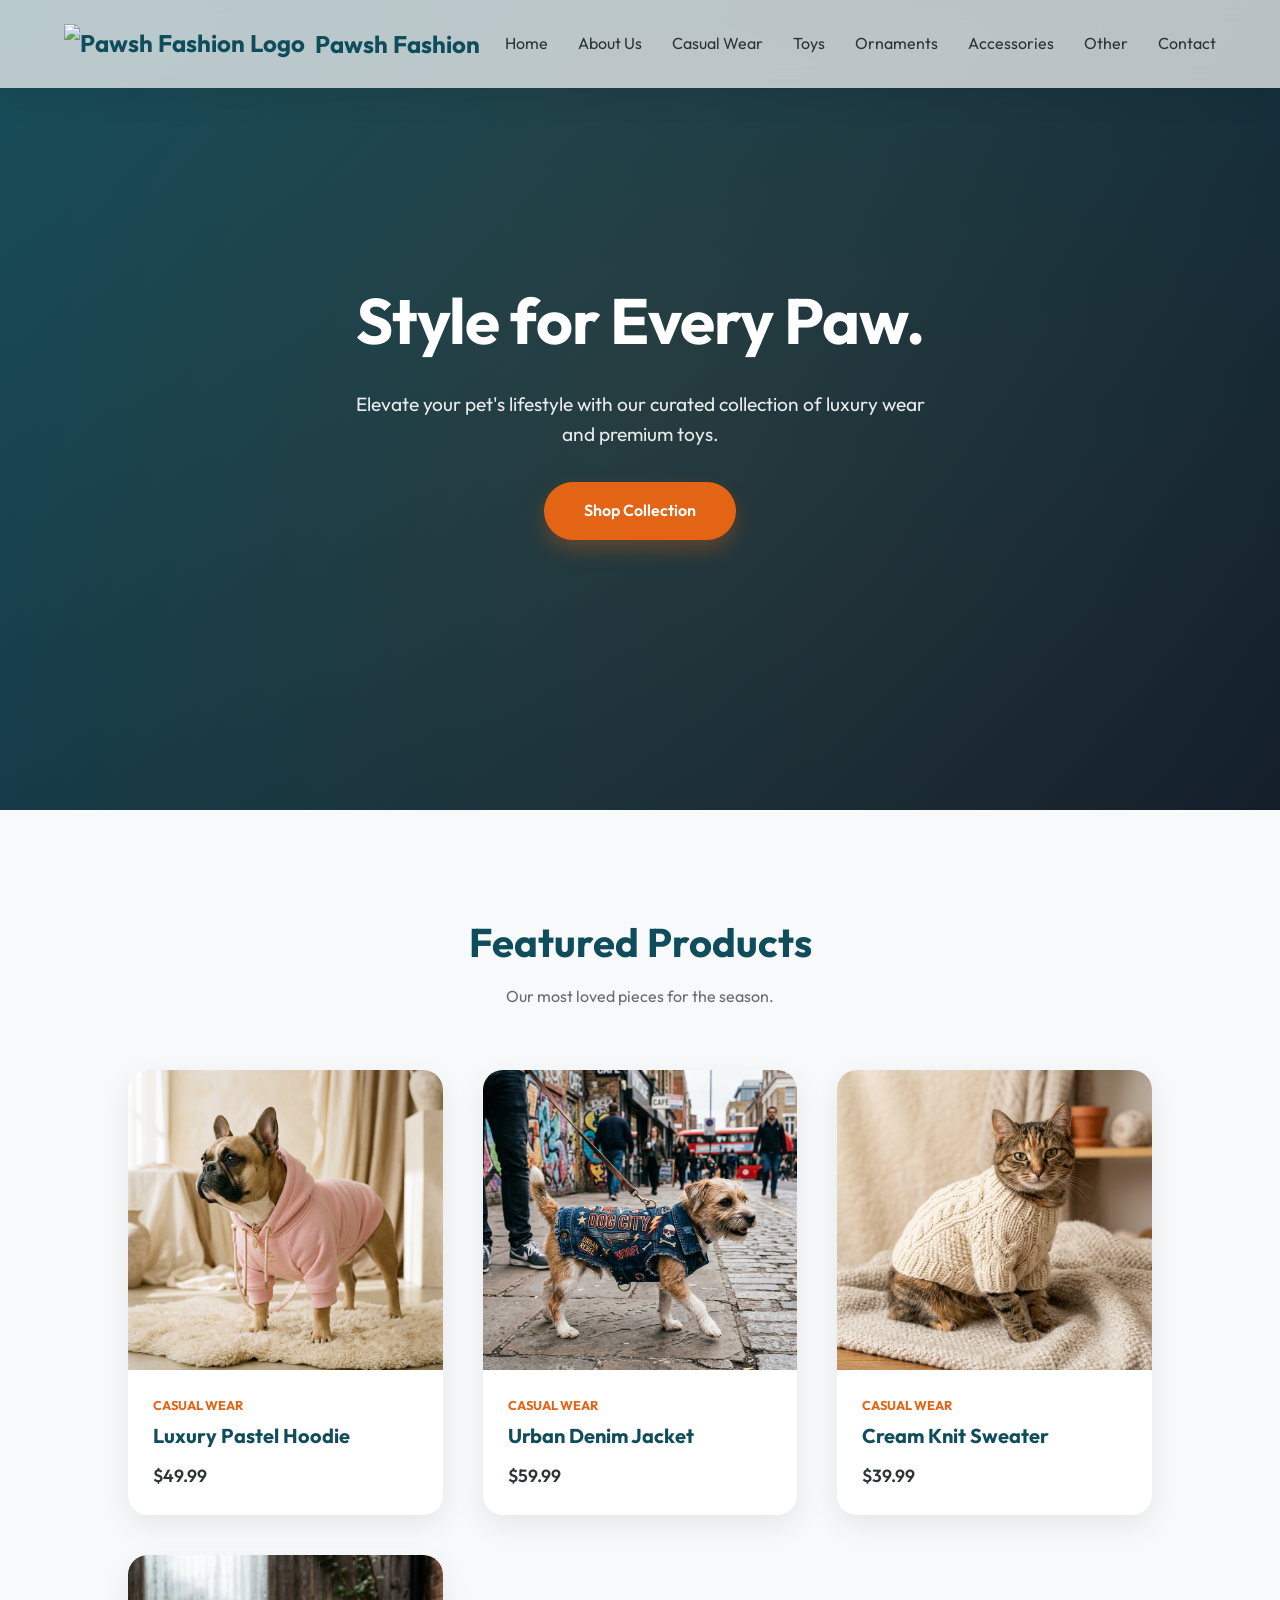
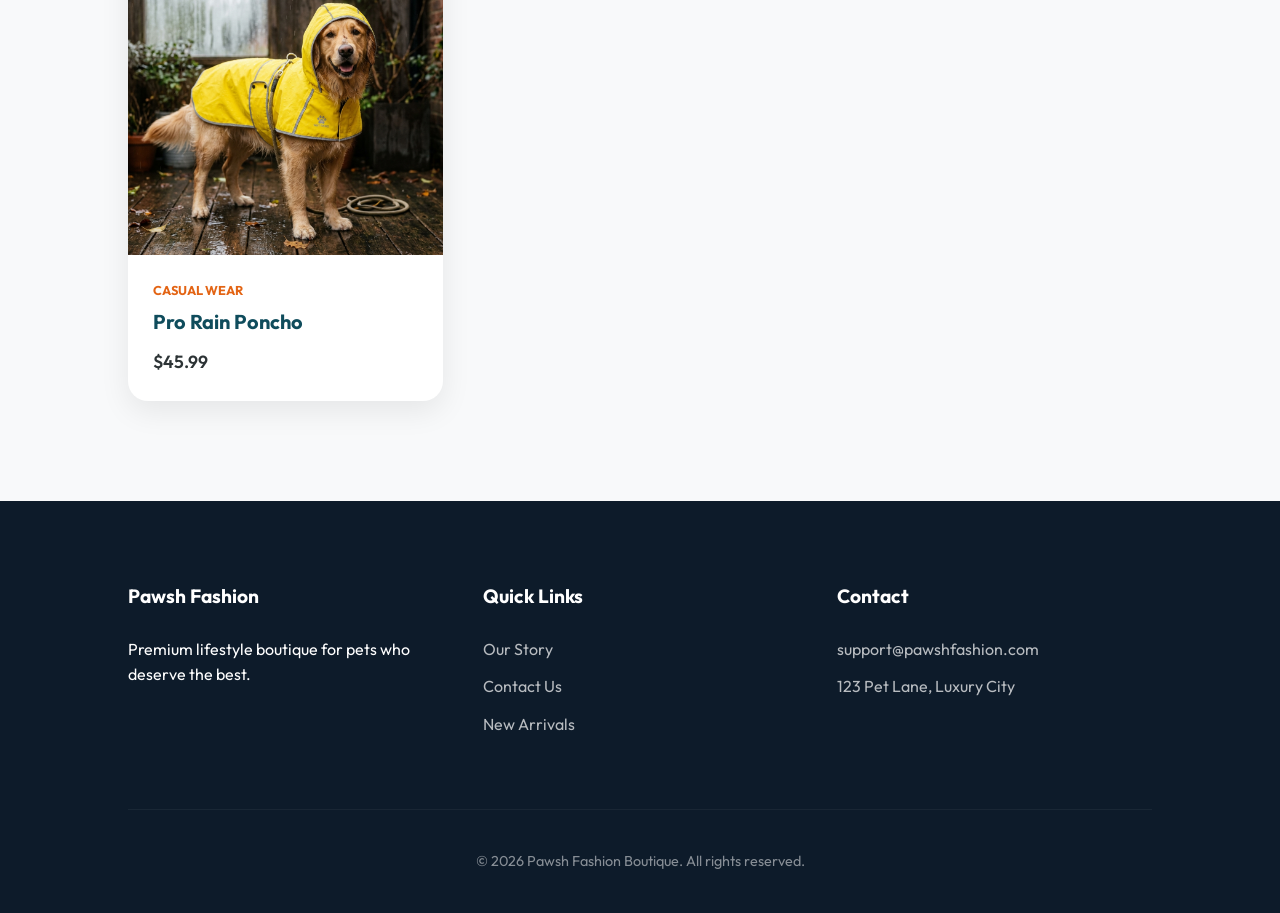
==== index.html @ 4305b3ae "Add files via upload" ====
<!DOCTYPE html>
<html lang="en">
<head>
    <meta charset="UTF-8">
    <meta name="viewport" content="width=device-width, initial-scale=1.0">
    <title>Pawsh Fashion | Premium Pet Boutique</title>
    <meta name="description" content="Discover premium pet clothing, toys, and accessories at Pawsh Fashion. High-end style for your furry friends.">
    <link rel="stylesheet" href="css/style.css">
</head>
<body class="home">
    <nav>
        <div class="logo">
            <img src="assets/logo.png" alt="Pawsh Fashion Logo">
            <span>Pawsh Fashion</span>
        </div>
        <ul class="nav-links">
            <li><a href="index.html">Home</a></li>
            <li><a href="about.html">About Us</a></li>
            <li><a href="casual-wear.html">Casual Wear</a></li>
            <li><a href="toys.html">Toys</a></li>
            <li><a href="accessories.html">Ornaments</a></li>
            <li><a href="parts.html">Accessories</a></li>
            <li><a href="other.html">Other</a></li>
            <li><a href="contact.html">Contact</a></li>
        </ul>
    </nav>

    <header class="hero">
        <div class="hero-content">
            <h1>Style for Every Paw.</h1>
            <p>Elevate your pet's lifestyle with our curated collection of luxury wear and premium toys.</p>
            <a href="casual-wear.html" class="btn btn-primary">Shop Collection</a>
        </div>
    </header>

    <section id="featured">
        <div class="section-title">
            <h2>Featured Products</h2>
            <p>Our most loved pieces for the season.</p>
        </div>
        <div class="product-grid">
            <!-- Products will be loaded here via JS -->
        </div>
    </section>

    <footer>
        <div class="footer-content">
            <div class="footer-section">
                <h3>Pawsh Fashion</h3>
                <p>Premium lifestyle boutique for pets who deserve the best.</p>
            </div>
            <div class="footer-section">
                <h3>Quick Links</h3>
                <ul class="footer-links">
                    <li><a href="about.html">Our Story</a></li>
                    <li><a href="contact.html">Contact Us</a></li>
                    <li><a href="casual-wear.html">New Arrivals</a></li>
                </ul>
            </div>
            <div class="footer-section">
                <h3>Contact</h3>
                <ul class="footer-links">
                    <li>support@pawshfashion.com</li>
                    <li>123 Pet Lane, Luxury City</li>
                </ul>
            </div>
        </div>
        <div class="footer-bottom">
            &copy; 2026 Pawsh Fashion Boutique. All rights reserved.
        </div>
    </footer>

    <script type="module" src="js/main.js"></script>
</body>
</html>
---- css/style.css ----
@import url('https://fonts.googleapis.com/css2?family=Outfit:wght@300;400;600;700&display=swap');

:root {
    --primary: #0F4C5C;
    --secondary: #E36414;
    --accent: #FB8B24;
    --bg-light: #F8F9FA;
    --bg-dark: #0D1B2A;
    --text-main: #2D3436;
    --text-muted: #636E72;
    --white: #FFFFFF;
    --glass: rgba(255, 255, 255, 0.7);
    --shadow: 0 10px 30px rgba(0, 0, 0, 0.08);
    --transition: all 0.3s cubic-bezier(0.4, 0, 0.2, 1);
}

* {
    margin: 0;
    padding: 0;
    box-sizing: border-box;
}

body {
    font-family: 'Outfit', sans-serif;
    background-color: var(--bg-light);
    color: var(--text-main);
    line-height: 1.6;
    overflow-x: hidden;
}

a {
    text-decoration: none;
    color: inherit;
    transition: var(--transition);
}

ul {
    list-style: none;
}

/* Navbar */
nav {
    position: fixed;
    top: 0;
    width: 100%;
    padding: 1.5rem 5%;
    display: flex;
    justify-content: space-between;
    align-items: center;
    background: var(--glass);
    backdrop-filter: blur(10px);
    z-index: 1000;
    box-shadow: var(--shadow);
}

.logo {
    display: flex;
    align-items: center;
    gap: 10px;
    font-weight: 700;
    font-size: 1.5rem;
    color: var(--primary);
}

.logo img {
    height: 40px;
}

.nav-links {
    display: flex;
    gap: 30px;
}

.nav-links a:hover {
    color: var(--secondary);
}

/* Hero Section */
.hero {
    height: 90vh;
    background: linear-gradient(135deg, var(--primary), var(--bg-dark));
    display: flex;
    align-items: center;
    justify-content: center;
    text-align: center;
    color: var(--white);
    padding: 0 5%;
    position: relative;
    overflow: hidden;
}

.hero::after {
    content: '';
    position: absolute;
    width: 200%;
    height: 200%;
    background: radial-gradient(circle, rgba(251, 139, 36, 0.1) 0%, transparent 70%);
    top: -50%;
    left: -50%;
    animation: pulse 10s infinite linear;
}

@keyframes pulse {
    0% { transform: rotate(0deg); }
    100% { transform: rotate(360deg); }
}

.hero-content {
    position: relative;
    z-index: 10;
}

.hero h1 {
    font-size: 4rem;
    margin-bottom: 1rem;
    font-weight: 700;
    letter-spacing: -1px;
}

.hero p {
    font-size: 1.2rem;
    opacity: 0.9;
    max-width: 600px;
    margin: 0 auto 2rem;
}

.btn {
    padding: 1rem 2.5rem;
    border-radius: 50px;
    font-weight: 600;
    display: inline-block;
    cursor: pointer;
}

.btn-primary {
    background-color: var(--secondary);
    color: var(--white);
    box-shadow: 0 10px 20px rgba(227, 100, 20, 0.3);
}

.btn-primary:hover {
    transform: translateY(-3px);
    box-shadow: 0 15px 25px rgba(227, 100, 20, 0.4);
}

/* Sections */
section {
    padding: 100px 10%;
}

.section-title {
    text-align: center;
    margin-bottom: 60px;
}

.section-title h2 {
    font-size: 2.5rem;
    color: var(--primary);
    margin-bottom: 10px;
}

.section-title p {
    color: var(--text-muted);
}

/* Product Grids */
.product-grid {
    display: grid;
    grid-template-columns: repeat(auto-fill, minmax(280px, 1fr));
    gap: 40px;
}

.product-card {
    background: var(--white);
    border-radius: 20px;
    overflow: hidden;
    box-shadow: var(--shadow);
    transition: var(--transition);
    position: relative;
}

.product-card:hover {
    transform: translateY(-10px);
}

.product-image {
    height: 300px;
    overflow: hidden;
    position: relative;
}

.product-image img {
    width: 100%;
    height: 100%;
    object-fit: cover;
    transition: var(--transition);
}

.product-card:hover .product-image img {
    transform: scale(1.1);
}

.product-info {
    padding: 25px;
}

.product-category {
    font-size: 0.8rem;
    color: var(--secondary);
    text-transform: uppercase;
    font-weight: 700;
    margin-bottom: 5px;
}

.product-name {
    font-size: 1.25rem;
    font-weight: 700;
    margin-bottom: 10px;
    color: var(--primary);
}

.product-price {
    font-weight: 600;
    color: var(--text-main);
    font-size: 1.1rem;
}

/* Footer */
footer {
    background: var(--bg-dark);
    color: var(--white);
    padding: 80px 10% 40px;
}

.footer-content {
    display: grid;
    grid-template-columns: repeat(auto-fit, minmax(200px, 1fr));
    gap: 40px;
    margin-bottom: 60px;
}

.footer-section h3 {
    margin-bottom: 25px;
    font-size: 1.2rem;
}

.footer-links li {
    margin-bottom: 12px;
    opacity: 0.7;
}

.footer-links a:hover {
    opacity: 1;
    color: var(--accent);
}

.footer-bottom {
    border-top: 1px solid rgba(255, 255, 255, 0.1);
    padding-top: 40px;
    text-align: center;
    font-size: 0.9rem;
    opacity: 0.5;
}

/* Form */
.contact-form {
    max-width: 600px;
    margin: 0 auto;
    background: var(--white);
    padding: 40px;
    border-radius: 20px;
    box-shadow: var(--shadow);
}

.form-group {
    margin-bottom: 20px;
}

.form-group label {
    display: block;
    margin-bottom: 8px;
    font-weight: 600;
}

.form-group input, .form-group textarea {
    width: 100%;
    padding: 12px 15px;
    border: 1px solid #E1E1E1;
    border-radius: 10px;
    font-family: inherit;
    outline: none;
    transition: var(--transition);
}

.form-group input:focus, .form-group textarea:focus {
    border-color: var(--secondary);
}

/* Product Detail */
.product-detail-container {
    display: grid;
    grid-template-columns: 1fr 1fr;
    gap: 60px;
    margin-top: 150px;
}

.detail-image img {
    width: 100%;
    border-radius: 30px;
    box-shadow: var(--shadow);
}

.detail-info h1 {
    font-size: 3rem;
    color: var(--primary);
    margin-bottom: 1rem;
}

.detail-price {
    font-size: 2rem;
    color: var(--secondary);
    font-weight: 700;
    margin-bottom: 2rem;
}

.detail-desc {
    font-size: 1.1rem;
    color: var(--text-muted);
    margin-bottom: 3rem;
}

/* Responsive */
@media (max-width: 768px) {
    .nav-links { display: none; }
    .hero h1 { font-size: 2.5rem; }
    .product-detail-container { grid-template-columns: 1fr; }
}
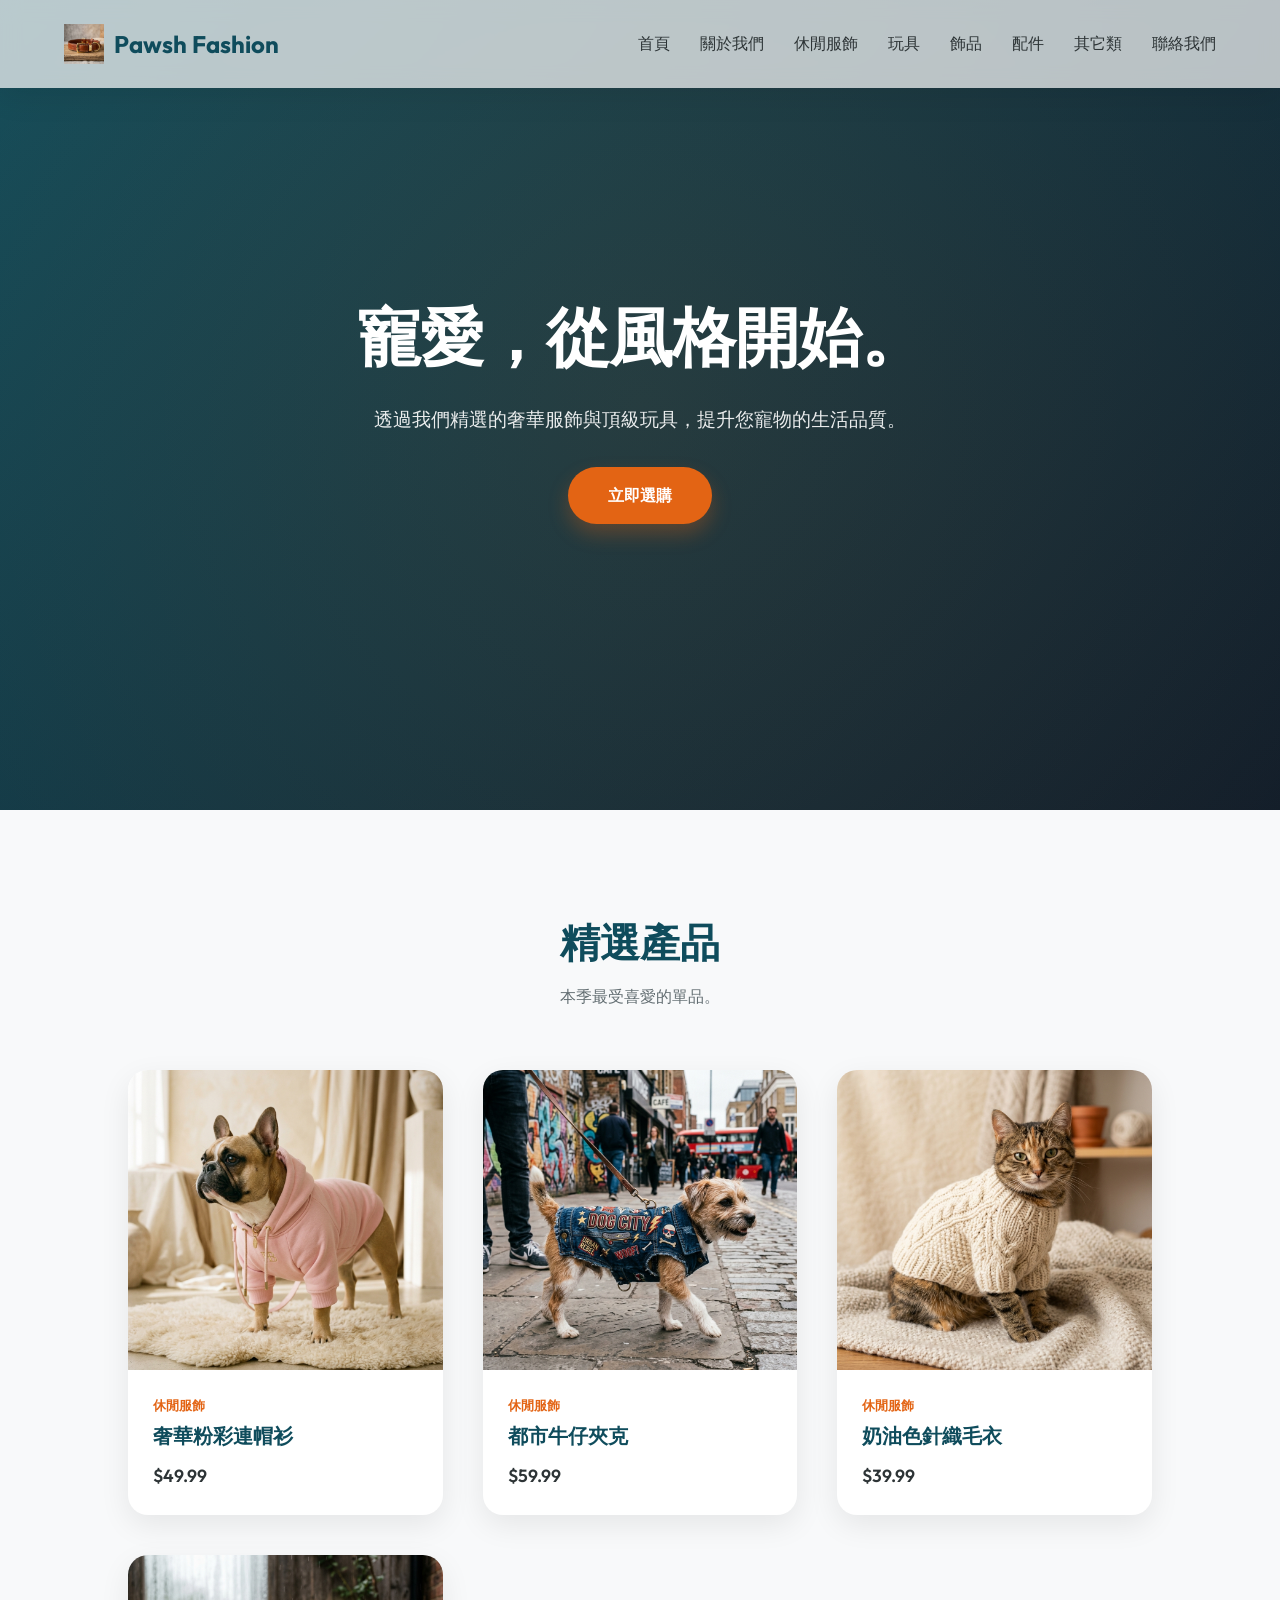
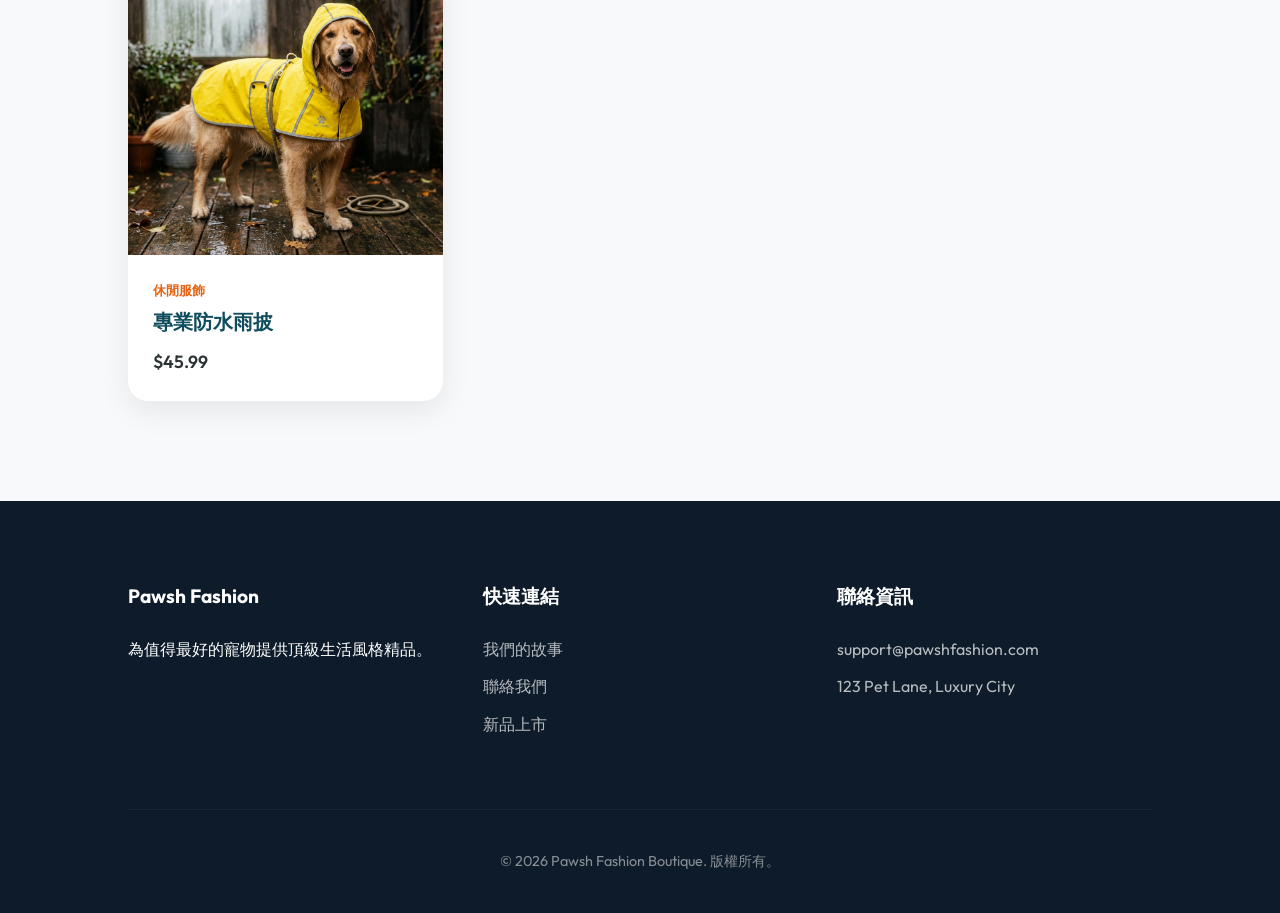
==== commit 07085608: "Add files via upload" ====
--- a/index.html
+++ b/index.html
@@ -1,10 +1,10 @@
 <!DOCTYPE html>
-<html lang="en">
+<html lang="zh-TW">
 <head>
     <meta charset="UTF-8">
     <meta name="viewport" content="width=device-width, initial-scale=1.0">
-    <title>Pawsh Fashion | Premium Pet Boutique</title>
-    <meta name="description" content="Discover premium pet clothing, toys, and accessories at Pawsh Fashion. High-end style for your furry friends.">
+    <title>Pawsh Fashion | 頂級寵物精品店</title>
+    <meta name="description" content="在 Pawsh Fashion 探索頂級寵物服飾、玩具與配件。為您的毛孩打造高端品味生活。">
     <link rel="stylesheet" href="css/style.css">
 </head>
 <body class="home">
@@ -14,29 +14,29 @@
             <span>Pawsh Fashion</span>
         </div>
         <ul class="nav-links">
-            <li><a href="index.html">Home</a></li>
-            <li><a href="about.html">About Us</a></li>
-            <li><a href="casual-wear.html">Casual Wear</a></li>
-            <li><a href="toys.html">Toys</a></li>
-            <li><a href="accessories.html">Ornaments</a></li>
-            <li><a href="parts.html">Accessories</a></li>
-            <li><a href="other.html">Other</a></li>
-            <li><a href="contact.html">Contact</a></li>
+            <li><a href="index.html">首頁</a></li>
+            <li><a href="about.html">關於我們</a></li>
+            <li><a href="casual-wear.html">休閒服飾</a></li>
+            <li><a href="toys.html">玩具</a></li>
+            <li><a href="accessories.html">飾品</a></li>
+            <li><a href="parts.html">配件</a></li>
+            <li><a href="other.html">其它類</a></li>
+            <li><a href="contact.html">聯絡我們</a></li>
         </ul>
     </nav>
 
     <header class="hero">
         <div class="hero-content">
-            <h1>Style for Every Paw.</h1>
-            <p>Elevate your pet's lifestyle with our curated collection of luxury wear and premium toys.</p>
-            <a href="casual-wear.html" class="btn btn-primary">Shop Collection</a>
+            <h1>寵愛，從風格開始。</h1>
+            <p>透過我們精選的奢華服飾與頂級玩具，提升您寵物的生活品質。</p>
+            <a href="casual-wear.html" class="btn btn-primary">立即選購</a>
         </div>
     </header>
 
     <section id="featured">
         <div class="section-title">
-            <h2>Featured Products</h2>
-            <p>Our most loved pieces for the season.</p>
+            <h2>精選產品</h2>
+            <p>本季最受喜愛的單品。</p>
         </div>
         <div class="product-grid">
             <!-- Products will be loaded here via JS -->
@@ -47,18 +47,18 @@
         <div class="footer-content">
             <div class="footer-section">
                 <h3>Pawsh Fashion</h3>
-                <p>Premium lifestyle boutique for pets who deserve the best.</p>
+                <p>為值得最好的寵物提供頂級生活風格精品。</p>
             </div>
             <div class="footer-section">
-                <h3>Quick Links</h3>
+                <h3>快速連結</h3>
                 <ul class="footer-links">
-                    <li><a href="about.html">Our Story</a></li>
-                    <li><a href="contact.html">Contact Us</a></li>
-                    <li><a href="casual-wear.html">New Arrivals</a></li>
+                    <li><a href="about.html">我們的故事</a></li>
+                    <li><a href="contact.html">聯絡我們</a></li>
+                    <li><a href="casual-wear.html">新品上市</a></li>
                 </ul>
             </div>
             <div class="footer-section">
-                <h3>Contact</h3>
+                <h3>聯絡資訊</h3>
                 <ul class="footer-links">
                     <li>support@pawshfashion.com</li>
                     <li>123 Pet Lane, Luxury City</li>
@@ -66,7 +66,7 @@
             </div>
         </div>
         <div class="footer-bottom">
-            &copy; 2026 Pawsh Fashion Boutique. All rights reserved.
+            &copy; 2026 Pawsh Fashion Boutique. 版權所有。
         </div>
     </footer>
 
